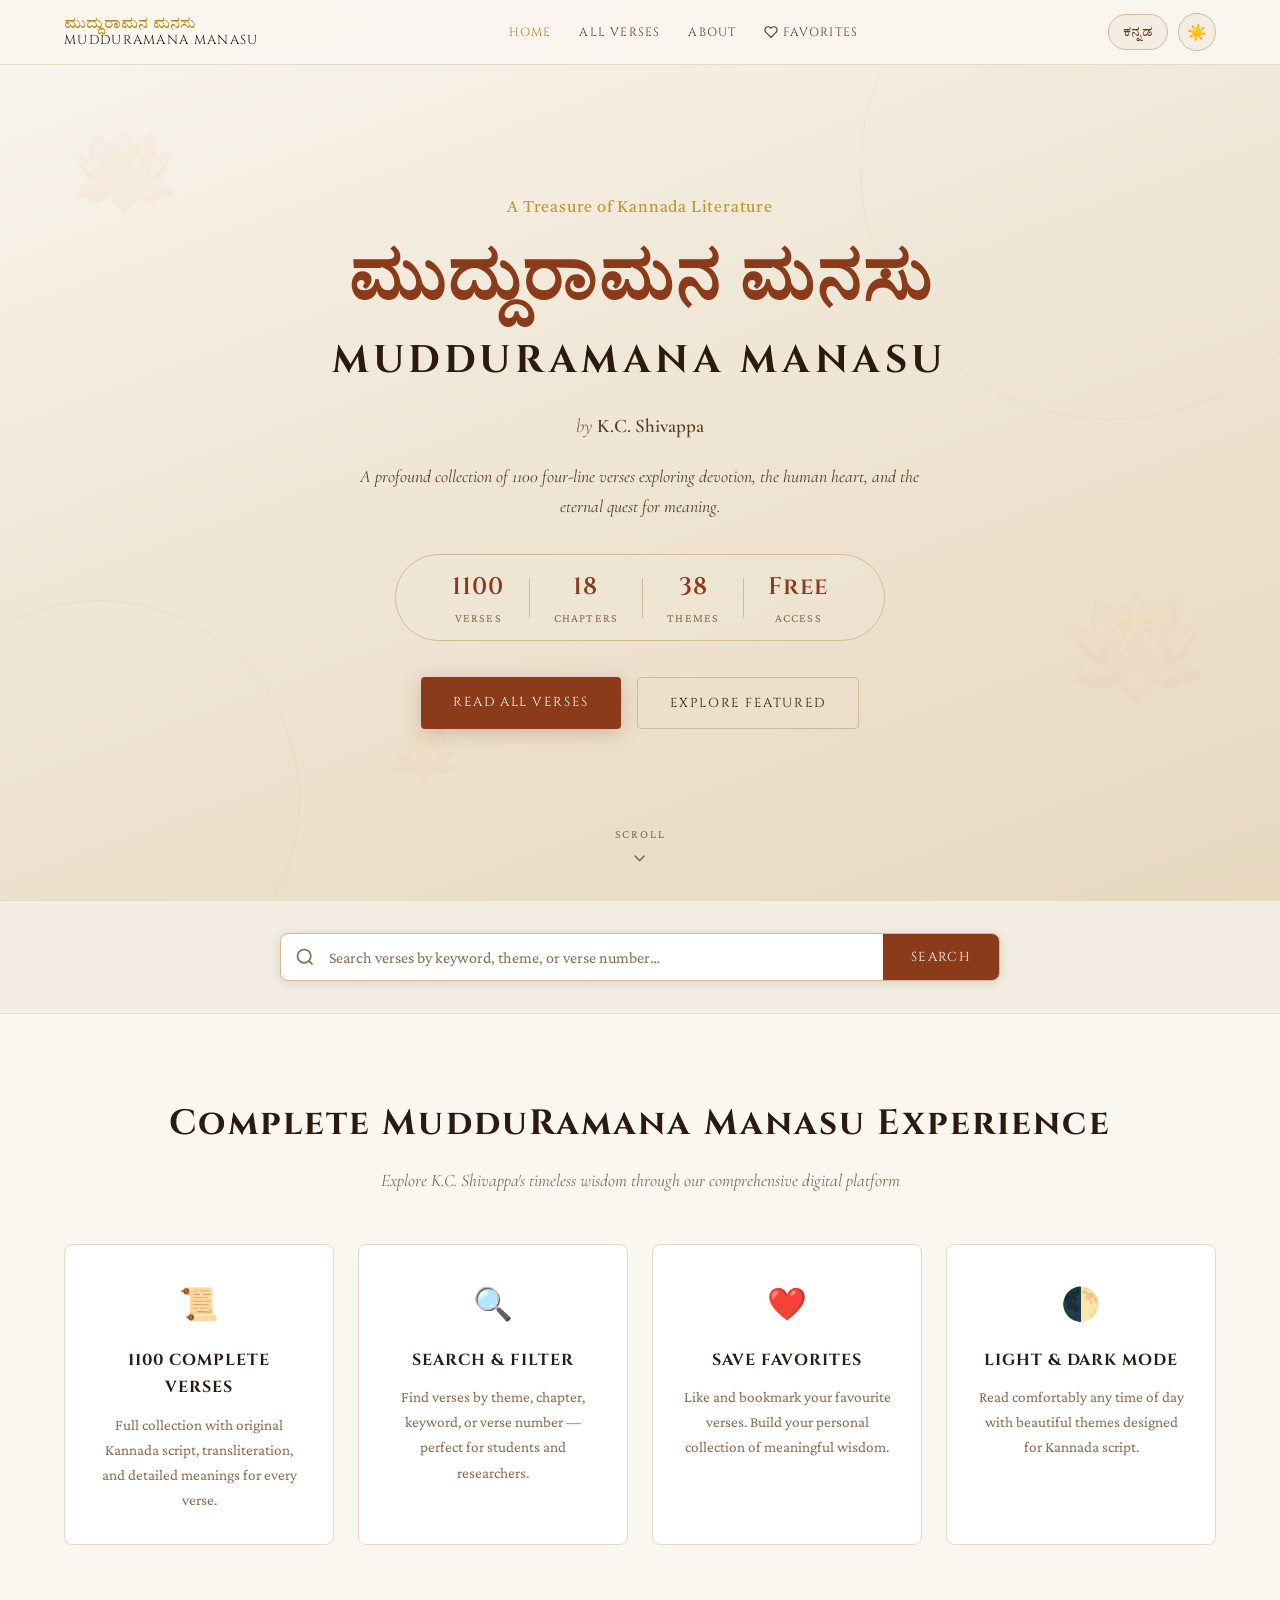
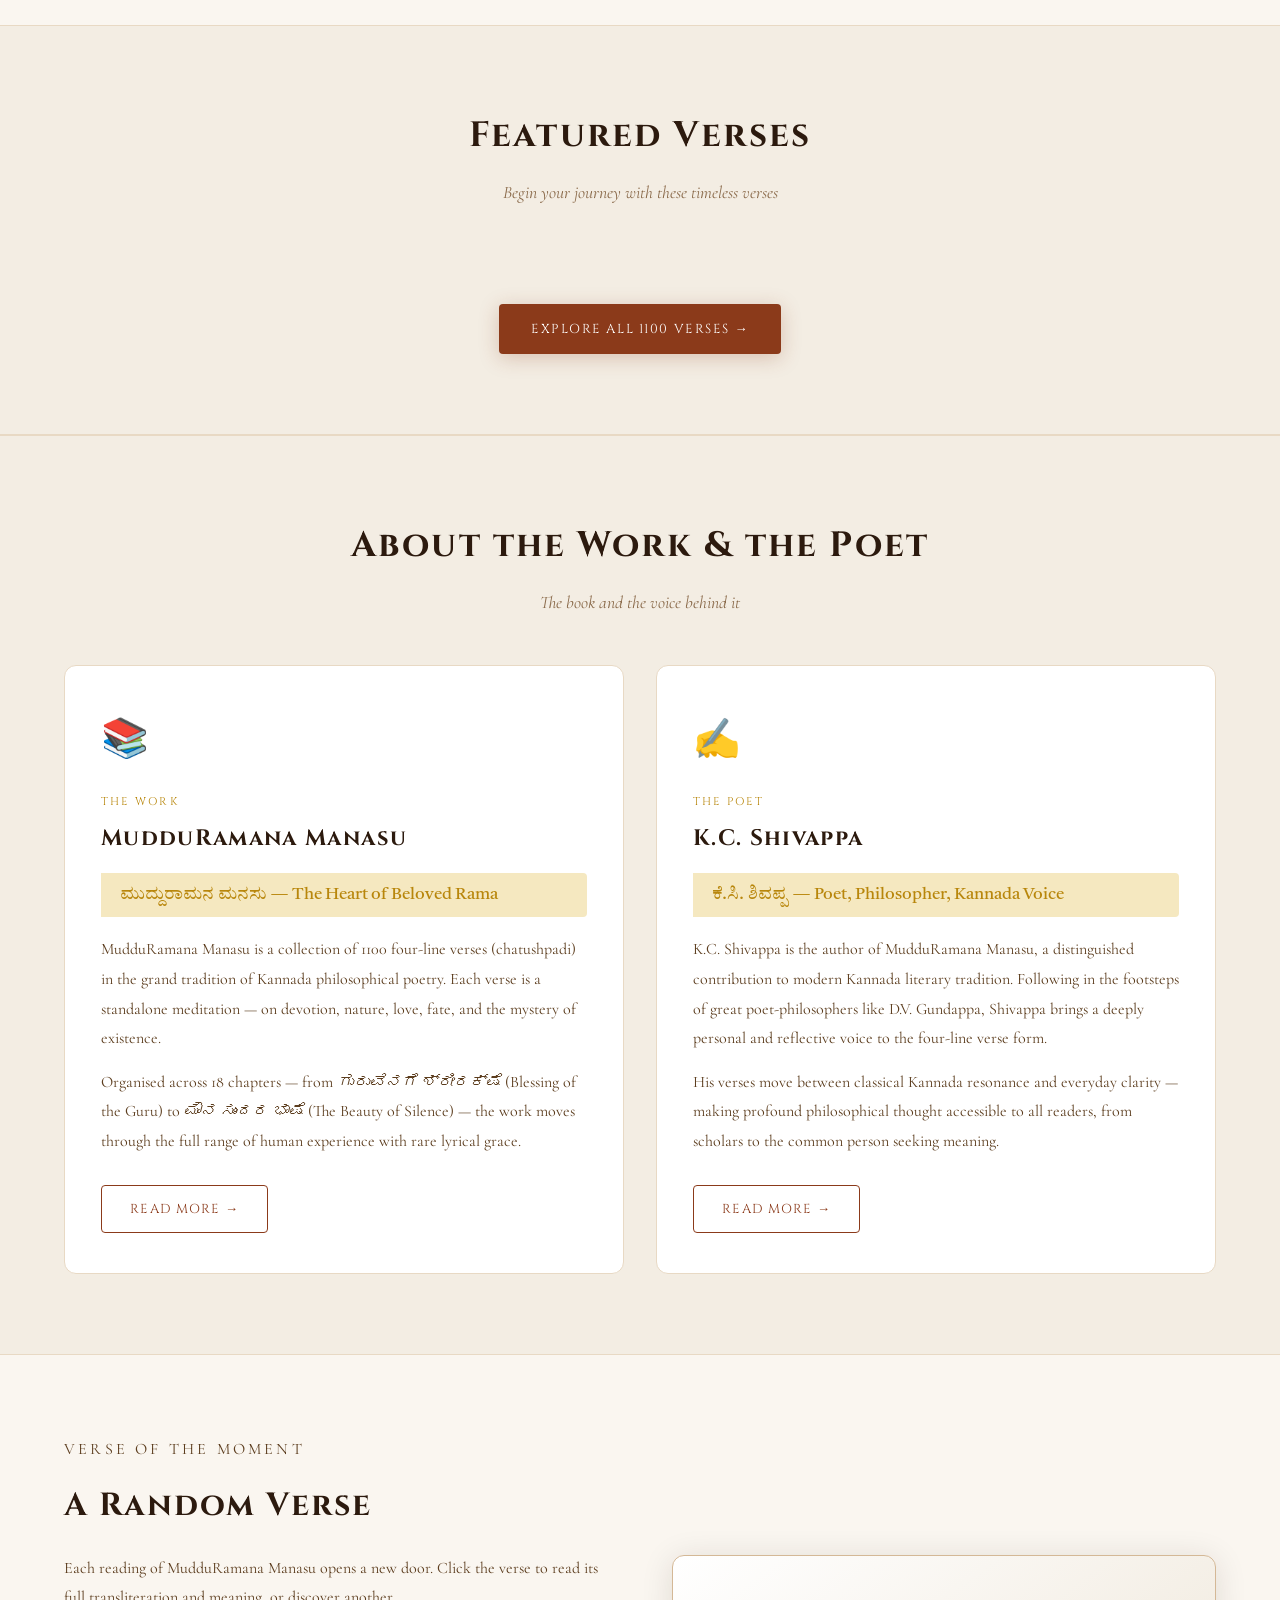
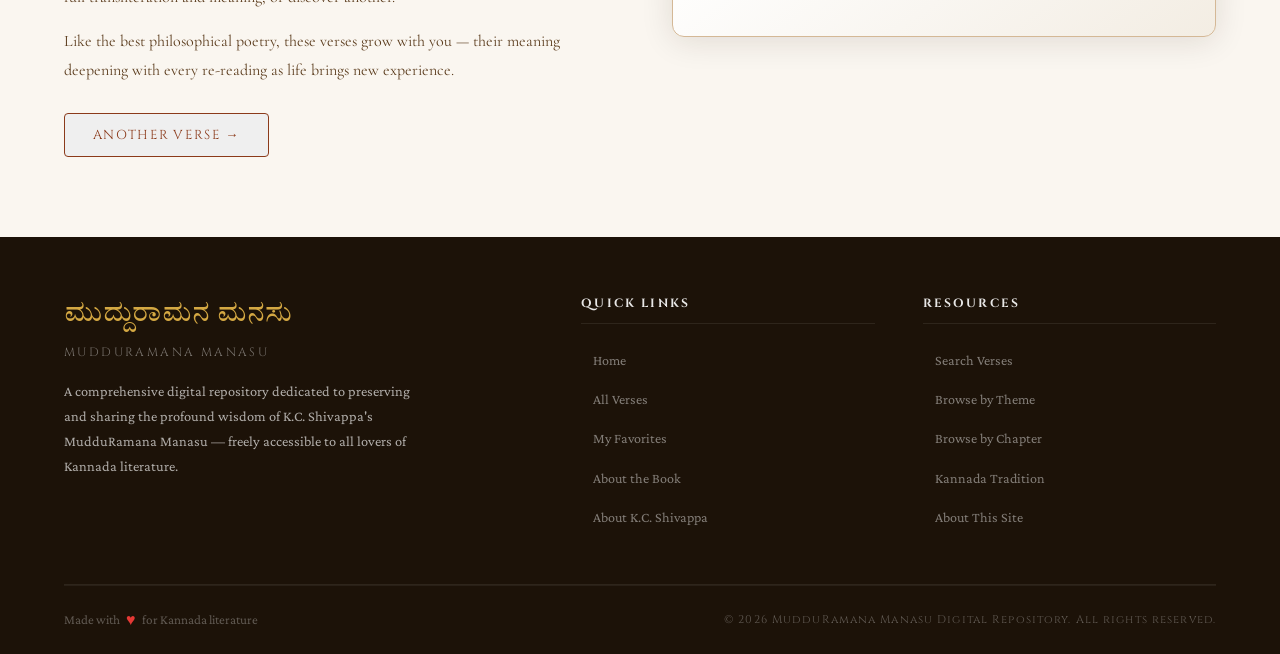
==== index.html @ 2476eab0 "Add files via upload" ====
<!DOCTYPE html>
<html lang="en" data-theme="light">
<head>
  <meta charset="UTF-8" />
  <meta name="viewport" content="width=device-width, initial-scale=1.0" />
  <title>MudduRamana Manasu - Complete 1100 Verses | K.C. Shivappa</title>
  <meta name="description" content="Discover all 1100 verses of MudduRamana Manasu by K.C. Shivappa. Free online repository of Kannada literature." />
  <link rel="preconnect" href="https://fonts.googleapis.com" />
  <link rel="preconnect" href="https://fonts.gstatic.com" crossorigin />
  <link href="https://fonts.googleapis.com/css2?family=Tiro+Kannada:ital@0;1&family=Cormorant+Garamond:ital,wght@0,300;0,400;0,600;1,300;1,400&family=Cinzel:wght@400;600;700&family=Crimson+Pro:ital,wght@0,300;0,400;1,300;1,400&display=swap" rel="stylesheet" />
  <link rel="stylesheet" href="styles.css" />
</head>
<body>

<nav class="nav" id="mainNav">
  <div class="nav-inner">
    <a href="index.html" class="nav-logo">
      <span class="nav-logo-kn">ಮುದ್ದುರಾಮನ ಮನಸು</span>
      <span class="nav-logo-en">MudduRamana Manasu</span>
    </a>
    <div class="nav-links">
      <a href="index.html" class="nav-link active">Home</a>
      <a href="verses.html" class="nav-link">All Verses</a>
      <a href="about.html" class="nav-link">About</a>
      <a href="favorites.html" class="nav-link">
        <svg width="14" height="14" viewBox="0 0 24 24" fill="none" stroke="currentColor" stroke-width="2"><path d="M20.84 4.61a5.5 5.5 0 0 0-7.78 0L12 5.67l-1.06-1.06a5.5 5.5 0 0 0-7.78 7.78l1.06 1.06L12 21.23l7.78-7.78 1.06-1.06a5.5 5.5 0 0 0 0-7.78z"></path></svg>
        Favorites
      </a>
    </div>
    <div class="nav-right">
      <button class="lang-toggle" id="langToggle" aria-label="Switch language" title="Switch to Kannada">ಕನ್ನಡ</button>
      <button class="theme-toggle" id="themeToggle" aria-label="Toggle theme">☀️</button>
      <button class="nav-burger" id="navBurger" aria-label="Menu"><span></span><span></span><span></span></button>
    </div>
  </div>
  <div class="nav-mobile" id="navMobile">
    <a href="index.html" data-i18n="nav_home">Home</a>
    <a href="verses.html" data-i18n="nav_verses">All Verses</a>
    <a href="about.html" data-i18n="nav_about">About</a>
    <a href="favorites.html" data-i18n="nav_favorites">Favorites</a>
  </div>
</nav>

<section class="hero">
  <div class="hero-bg">
    <div class="hero-lotus hero-lotus-1">🪷</div>
    <div class="hero-lotus hero-lotus-2">🪷</div>
    <div class="hero-lotus hero-lotus-3">🪷</div>
  </div>
  <div class="hero-content">
    <p class="hero-subtitle-top" data-i18n="hero_subtitle">ಕನ್ನಡ ಸಾಹಿತ್ಯದ ಅಮೂಲ್ಯ ರತ್ನ</p>
    <h1 class="hero-title">
      <span class="hero-title-kn">ಮುದ್ದುರಾಮನ ಮನಸು</span>
      <span class="hero-title-en" data-i18n="hero_title_en">MudduRamana Manasu</span>
    </h1>
    <p class="hero-author">by <strong>K.C. Shivappa</strong></p>
    <p class="hero-desc" data-i18n="hero_desc">A profound collection of 1100 four-line verses exploring devotion, the human heart, and the eternal quest for meaning.</p>
    <div class="hero-stats">
      <div class="hero-stat"><span class="hero-stat-num">1100</span><span class="hero-stat-label" data-i18n="stat_verses">Verses</span></div>
      <div class="hero-stat-divider"></div>
      <div class="hero-stat"><span class="hero-stat-num">18</span><span class="hero-stat-label" data-i18n="stat_chapters">Chapters</span></div>
      <div class="hero-stat-divider"></div>
      <div class="hero-stat"><span class="hero-stat-num">38</span><span class="hero-stat-label" data-i18n="stat_themes">Themes</span></div>
      <div class="hero-stat-divider"></div>
      <div class="hero-stat"><span class="hero-stat-num" data-i18n="stat_access">Free</span><span class="hero-stat-label" data-i18n="stat_access_lbl">Access</span></div>
    </div>
    <div class="hero-cta">
      <a href="verses.html" class="btn-primary" data-i18n="cta_read">Read All Verses</a>
      <a href="#featured" class="btn-secondary" data-i18n="cta_explore">Explore Featured</a>
    </div>
  </div>
  <div class="hero-scroll-hint">
    <span>Scroll</span>
    <svg width="20" height="20" viewBox="0 0 24 24" fill="none" stroke="currentColor" stroke-width="2"><polyline points="6 9 12 15 18 9"></polyline></svg>
  </div>
</section>

<section class="search-section">
  <div class="container">
    <div class="search-box">
      <svg class="search-icon" width="20" height="20" viewBox="0 0 24 24" fill="none" stroke="currentColor" stroke-width="2"><circle cx="11" cy="11" r="8"></circle><line x1="21" y1="21" x2="16.65" y2="16.65"></line></svg>
      <input type="text" id="heroSearch" class="search-input" data-i18n="search_placeholder" data-i18n-attr="placeholder" placeholder="Search verses by keyword, theme, or verse number..." />
      <button class="search-btn" onclick="doSearch()" data-i18n="search_btn">Search</button>
    </div>
  </div>
</section>

<section class="features-section">
  <div class="container">
    <h2 class="section-title" data-i18n="features_title">Complete MudduRamana Manasu Experience</h2>
    <p class="section-subtitle" data-i18n="features_subtitle">Explore K.C. Shivappa's timeless wisdom through our comprehensive digital platform</p>
    <div class="features-grid">
      <div class="feature-card">
        <div class="feature-icon">📜</div>
        <h3 data-i18n="feat1_title">1100 Complete Verses</h3>
        <p>Full collection with original Kannada script, transliteration, and detailed meanings for every verse.</p>
      </div>
      <div class="feature-card">
        <div class="feature-icon">🔍</div>
        <h3 data-i18n="feat2_title">Search &amp; Filter</h3>
        <p>Find verses by theme, chapter, keyword, or verse number — perfect for students and researchers.</p>
      </div>
      <div class="feature-card">
        <div class="feature-icon">❤️</div>
        <h3 data-i18n="feat3_title">Save Favorites</h3>
        <p>Like and bookmark your favourite verses. Build your personal collection of meaningful wisdom.</p>
      </div>
      <div class="feature-card">
        <div class="feature-icon">🌓</div>
        <h3 data-i18n="feat4_title">Light &amp; Dark Mode</h3>
        <p>Read comfortably any time of day with beautiful themes designed for Kannada script.</p>
      </div>
    </div>
  </div>
</section>

<section class="featured-section" id="featured">
  <div class="container">
    <h2 class="section-title" data-i18n="featured_title">Featured Verses</h2>
    <p class="section-subtitle" data-i18n="featured_subtitle">Begin your journey with these timeless verses</p>
    <div class="verses-grid" id="featuredGrid"></div>
    <div class="featured-cta">
      <a href="verses.html" class="btn-primary" data-i18n="featured_cta">Explore All 1100 Verses →</a>
    </div>
  </div>
</section>

<!-- ABOUT DUO SECTION -->
<section class="about-duo-section">
  <div class="container">
    <h2 class="section-title" data-i18n="about_duo_title">About the Work &amp; the Poet</h2>
    <p class="section-subtitle" data-i18n="about_duo_subtitle">The book and the voice behind it</p>
    <div class="about-duo-grid">
      <div class="about-duo-card">
        <div class="about-duo-card-icon">📚</div>
        <div class="about-duo-card-label">The Work</div>
        <h3>MudduRamana Manasu</h3>
        <span class="highlight-line">ಮುದ್ದುರಾಮನ ಮನಸು — The Heart of Beloved Rama</span>
        <p>MudduRamana Manasu is a collection of 1100 four-line verses (chatushpadi) in the grand tradition of Kannada philosophical poetry. Each verse is a standalone meditation — on devotion, nature, love, fate, and the mystery of existence.</p>
        <p>Organised across 18 chapters — from <em>ಗುರುವೆನಗೆ ಶ್ರೀರಕ್ಷೆ</em> (Blessing of the Guru) to <em>ಮೌನ ಸುಂದರ ಭಾಷೆ</em> (The Beauty of Silence) — the work moves through the full range of human experience with rare lyrical grace.</p>
        <a href="about.html#book" class="btn-outline">Read More →</a>
      </div>
      <div class="about-duo-card">
        <div class="about-duo-card-icon">✍️</div>
        <div class="about-duo-card-label">The Poet</div>
        <h3>K.C. Shivappa</h3>
        <span class="highlight-line">ಕೆ.ಸಿ. ಶಿವಪ್ಪ — Poet, Philosopher, Kannada Voice</span>
        <p>K.C. Shivappa is the author of MudduRamana Manasu, a distinguished contribution to modern Kannada literary tradition. Following in the footsteps of great poet-philosophers like D.V. Gundappa, Shivappa brings a deeply personal and reflective voice to the four-line verse form.</p>
        <p>His verses move between classical Kannada resonance and everyday clarity — making profound philosophical thought accessible to all readers, from scholars to the common person seeking meaning.</p>
        <a href="about.html#author" class="btn-outline">Read More →</a>
      </div>
    </div>
  </div>
</section>

<!-- RANDOM VERSE SPOTLIGHT -->
<section class="about-snippet">
  <div class="container">
    <div class="about-snippet-inner">
      <div class="about-snippet-text">
        <p class="about-label" data-i18n="rand_label">Verse of the Moment</p>
        <h2 data-i18n="rand_title">A Random Verse</h2>
        <p>Each reading of MudduRamana Manasu opens a new door. Click the verse to read its full transliteration and meaning, or discover another.</p>
        <p>Like the best philosophical poetry, these verses grow with you — their meaning deepening with every re-reading as life brings new experience.</p>
        <button class="btn-outline" onclick="renderRandomVerse()" data-i18n="rand_btn">Another Verse →</button>
      </div>
      <div class="about-snippet-verse">
        <div class="verse-card-large" id="randomVerse"></div>
      </div>
    </div>
  </div>
</section>

<!-- FOOTER -->
<footer class="footer">
  <div class="container">
    <div class="footer-top">
      <div class="footer-brand">
        <span class="footer-brand-logo">ಮುದ್ದುರಾಮನ ಮನಸು</span>
        <span class="footer-brand-logo-en">MudduRamana Manasu</span>
        <p data-i18n="footer_brand_desc">A comprehensive digital repository dedicated to preserving and sharing the profound wisdom of K.C. Shivappa's MudduRamana Manasu — freely accessible to all lovers of Kannada literature.</p>
      </div>
      <div class="footer-col">
        <h4 data-i18n="footer_quick_links">Quick Links</h4>
        <a href="index.html" data-i18n="footer_link_home">Home</a>
        <a href="verses.html" data-i18n="footer_link_verses">All Verses</a>
        <a href="favorites.html" data-i18n="footer_link_favs">My Favorites</a>
        <a href="about.html" data-i18n="footer_link_book">About the Book</a>
        <a href="about.html#author" data-i18n="footer_link_author">About K.C. Shivappa</a>
      </div>
      <div class="footer-col">
        <h4 data-i18n="footer_resources">Resources</h4>
        <a href="verses.html" data-i18n="footer_res_search">Search Verses</a>
        <a href="verses.html" data-i18n="footer_res_theme">Browse by Theme</a>
        <a href="verses.html" data-i18n="footer_res_chapter">Browse by Chapter</a>
        <a href="about.html#tradition" data-i18n="footer_res_trad">Kannada Tradition</a>
        <a href="about.html#repository" data-i18n="footer_res_site">About This Site</a>
      </div>
    </div>
    <hr class="footer-divider" />
    <div class="footer-bottom">
      <div class="footer-bottom-left">
        <span data-i18n="footer_made_with">Made with</span> <span class="footer-heart">♥</span> <span data-i18n="footer_for">for Kannada literature</span>
      </div>
      <div class="footer-bottom-right" data-i18n="footer_copy">© 2026 MudduRamana Manasu Digital Repository. All rights reserved.</div>
    </div>
  </div>
</footer>

<div class="modal-overlay" id="modalOverlay" onclick="closeModal(event)">
  <div class="modal" id="verseModal">
    <button class="modal-close" onclick="closeModalDirect()">&times;</button>
    <div class="modal-content" id="modalContent"></div>
    <div class="modal-nav">
      <button class="modal-nav-btn" id="prevBtn" onclick="navigateModal(-1)">← Previous</button>
      <button class="modal-nav-btn" id="nextBtn" onclick="navigateModal(1)">Next →</button>
    </div>
  </div>
</div>

<script src="data.js"></script>
<script src="i18n.js"></script>
  <script src="app.js"></script>
</body>
</html>
---- styles.css ----
/* ===========================
   MudduRamana Manasu — Styles
   Warm manuscript + dark mode
   =========================== */

/* ---- LIGHT THEME (default) ---- */
:root {
  --bg: #faf6f0;
  --bg-alt: #f3ede3;
  --bg-card: #ffffff;
  --bg-dark: #1c1208;
  --ink: #2c1a0e;
  --ink-light: #5c3d1e;
  --ink-muted: #8a6a4a;
  --gold: #b8860b;
  --gold-light: #d4a843;
  --gold-pale: #f5e8c0;
  --rust: #8b3a1a;
  --rust-light: #c05a2a;
  --border: #d4b896;
  --border-light: #e8d9c4;
  --shadow: rgba(44, 26, 14, 0.12);
  --shadow-deep: rgba(44, 26, 14, 0.25);
  --nav-bg: rgba(250, 246, 240, 0.93);
  --hero-grad-a: #faf6f0;
  --hero-grad-b: #f0e8d8;
  --hero-grad-c: #e8d8c0;
  --search-bg: #ffffff;
  --filter-bg: #f3ede3;
  --modal-bg: #faf6f0;
  --footer-bg: #1c1208;
  --footer-text: rgba(255,255,255,0.65);
  --footer-muted: rgba(255,255,255,0.3);
  --footer-heading: rgba(255,255,255,0.9);
  --footer-link: rgba(255,255,255,0.45);
  --theme-toggle-bg: var(--bg-alt);
  --theme-toggle-icon: '☀️';

  --font-display: 'Cinzel', serif;
  --font-body: 'Crimson Pro', Georgia, serif;
  --font-kannada: 'Tiro Kannada', serif;
  --font-serif: 'Cormorant Garamond', Georgia, serif;
}

/* ---- DARK THEME ---- */
[data-theme="dark"] {
  --bg: #0f0c07;
  --bg-alt: #1a1408;
  --bg-card: #1f1810;
  --bg-dark: #060402;
  --ink: #eddcbc;
  --ink-light: #c9aa7a;
  --ink-muted: #8a7254;
  --gold: #d4a843;
  --gold-light: #e8c26a;
  --gold-pale: rgba(184,134,11,0.15);
  --rust: #c05a2a;
  --rust-light: #e07040;
  --border: #3a2c18;
  --border-light: #2a2010;
  --shadow: rgba(0,0,0,0.4);
  --shadow-deep: rgba(0,0,0,0.6);
  --nav-bg: rgba(15, 12, 7, 0.95);
  --hero-grad-a: #0f0c07;
  --hero-grad-b: #1a1408;
  --hero-grad-c: #201808;
  --search-bg: #1f1810;
  --filter-bg: #1a1408;
  --modal-bg: #1a1408;
  --footer-bg: #060402;
  --footer-text: rgba(255,255,255,0.55);
  --footer-muted: rgba(255,255,255,0.2);
  --footer-heading: rgba(255,255,255,0.85);
  --footer-link: rgba(255,255,255,0.35);
  --theme-toggle-bg: #2a2010;
  --theme-toggle-icon: '🌙';
}

*, *::before, *::after { box-sizing: border-box; margin: 0; padding: 0; }
html { scroll-behavior: smooth; }

body {
  font-family: var(--font-body);
  background: var(--bg);
  color: var(--ink);
  font-size: 18px;
  line-height: 1.7;
  transition: background 0.3s, color 0.3s;
}

a { color: inherit; text-decoration: none; }
img { max-width: 100%; display: block; }

.container {
  max-width: 1200px;
  margin: 0 auto;
  padding: 0 24px;
}

/* ---- NAV ---- */
.nav {
  position: fixed;
  top: 0; left: 0; right: 0;
  z-index: 100;
  background: var(--nav-bg);
  backdrop-filter: blur(16px);
  -webkit-backdrop-filter: blur(16px);
  border-bottom: 1px solid var(--border-light);
  transition: box-shadow 0.3s, background 0.3s;
}
.nav.scrolled { box-shadow: 0 2px 20px var(--shadow); }

.nav-inner {
  max-width: 1200px;
  margin: 0 auto;
  padding: 0 24px;
  height: 64px;
  display: flex;
  align-items: center;
  justify-content: space-between;
  gap: 16px;
}
.nav-logo {
  display: flex;
  flex-direction: column;
  line-height: 1.1;
  flex-shrink: 0;
}
.nav-logo-kn {
  font-family: var(--font-kannada);
  font-size: 15px;
  color: var(--gold);
  letter-spacing: 0.02em;
}
.nav-logo-en {
  font-family: var(--font-display);
  font-size: 13px;
  letter-spacing: 0.1em;
  color: var(--ink);
  text-transform: uppercase;
}
.nav-links {
  display: flex;
  align-items: center;
  gap: 28px;
}
.nav-link {
  font-family: var(--font-display);
  font-size: 12px;
  letter-spacing: 0.1em;
  text-transform: uppercase;
  color: var(--ink-light);
  display: flex;
  align-items: center;
  gap: 5px;
  transition: color 0.2s;
  white-space: nowrap;
}
.nav-link:hover, .nav-link.active { color: var(--gold); }

/* Theme toggle button */
.theme-toggle {
  width: 38px; height: 38px;
  display: flex;
  align-items: center;
  justify-content: center;
  border-radius: 50%;
  border: 1px solid var(--border);
  background: var(--theme-toggle-bg);
  cursor: pointer;
  font-size: 16px;
  transition: background 0.2s, border-color 0.2s, transform 0.2s;
  flex-shrink: 0;
}
.theme-toggle:hover {
  border-color: var(--gold);
  transform: rotate(20deg);
}

.nav-right {
  display: flex;
  align-items: center;
  gap: 16px;
}

.nav-burger {
  display: none;
  flex-direction: column;
  gap: 5px;
  background: none;
  border: none;
  cursor: pointer;
  padding: 4px;
}
.nav-burger span {
  display: block;
  width: 24px; height: 2px;
  background: var(--ink);
  border-radius: 2px;
  transition: 0.3s;
}
.nav-mobile {
  display: none;
  flex-direction: column;
  padding: 12px 24px 20px;
  border-top: 1px solid var(--border-light);
  background: var(--nav-bg);
  gap: 2px;
}
.nav-mobile a {
  padding: 10px 0;
  font-family: var(--font-display);
  font-size: 13px;
  letter-spacing: 0.08em;
  text-transform: uppercase;
  color: var(--ink-light);
  border-bottom: 1px solid var(--border-light);
}
.nav-mobile.open { display: flex; }

/* ---- HERO ---- */
.hero {
  min-height: 100vh;
  padding-top: 64px;
  display: flex;
  align-items: center;
  justify-content: center;
  position: relative;
  background: linear-gradient(160deg, var(--hero-grad-a) 0%, var(--hero-grad-b) 40%, var(--hero-grad-c) 100%);
  overflow: hidden;
}
.hero-bg { position: absolute; inset: 0; pointer-events: none; }
.hero-lotus {
  position: absolute;
  font-size: 6rem;
  opacity: 0.06;
  animation: floatLotus 8s ease-in-out infinite;
}
.hero-lotus-1 { top: 10%; left: 5%; animation-delay: 0s; }
.hero-lotus-2 { top: 60%; right: 5%; animation-delay: 2.5s; font-size: 8rem; }
.hero-lotus-3 { bottom: 10%; left: 30%; animation-delay: 5s; font-size: 4rem; }
@keyframes floatLotus {
  0%, 100% { transform: translateY(0) rotate(0deg); }
  50% { transform: translateY(-20px) rotate(5deg); }
}
.hero::before, .hero::after {
  content: '';
  position: absolute;
  border: 1px solid var(--gold);
  opacity: 0.07;
  border-radius: 50%;
}
.hero::before { top: -80px; right: -80px; width: 500px; height: 500px; }
.hero::after { bottom: -100px; left: -100px; width: 400px; height: 400px; }

.hero-content {
  position: relative;
  text-align: center;
  max-width: 800px;
  padding: 80px 24px 120px;
  animation: fadeUp 1s ease both;
}
@keyframes fadeUp {
  from { opacity: 0; transform: translateY(30px); }
  to { opacity: 1; transform: translateY(0); }
}

.hero-subtitle-top {
  font-family: var(--font-kannada);
  font-size: 16px;
  color: var(--gold);
  letter-spacing: 0.05em;
  margin-bottom: 20px;
  opacity: 0.85;
}
.hero-title { display: flex; flex-direction: column; gap: 6px; margin-bottom: 16px; }
.hero-title-kn {
  font-family: var(--font-kannada);
  font-size: clamp(2.4rem, 6vw, 4.2rem);
  color: var(--rust);
  line-height: 1.2;
}
.hero-title-en {
  font-family: var(--font-display);
  font-size: clamp(1.4rem, 3.5vw, 2.4rem);
  letter-spacing: 0.12em;
  color: var(--ink);
  text-transform: uppercase;
}
.hero-author {
  font-family: var(--font-serif);
  font-size: 1.2rem;
  font-style: italic;
  color: var(--ink-muted);
  margin-bottom: 20px;
}
.hero-author strong { font-style: normal; color: var(--ink-light); font-weight: 600; }
.hero-desc {
  font-size: 1.1rem;
  color: var(--ink-light);
  max-width: 580px;
  margin: 0 auto 32px;
  font-family: var(--font-serif);
  font-style: italic;
}
.hero-stats {
  display: flex;
  align-items: center;
  justify-content: center;
  margin-bottom: 36px;
  background: rgba(255,255,255,0.08);
  border: 1px solid var(--border);
  border-radius: 60px;
  padding: 12px 32px;
  width: fit-content;
  margin-left: auto;
  margin-right: auto;
  backdrop-filter: blur(4px);
}
.hero-stat { display: flex; flex-direction: column; align-items: center; padding: 0 24px; }
.hero-stat-num {
  font-family: var(--font-display);
  font-size: 1.5rem;
  color: var(--rust);
  font-weight: 600;
  letter-spacing: 0.05em;
}
.hero-stat-label {
  font-size: 0.75rem;
  text-transform: uppercase;
  letter-spacing: 0.1em;
  color: var(--ink-muted);
}
.hero-stat-divider { width: 1px; height: 40px; background: var(--border); }
.hero-cta { display: flex; gap: 16px; justify-content: center; flex-wrap: wrap; }
.hero-scroll-hint {
  position: absolute;
  bottom: 32px; left: 50%;
  transform: translateX(-50%);
  display: flex;
  flex-direction: column;
  align-items: center;
  gap: 4px;
  color: var(--ink-muted);
  font-size: 0.75rem;
  letter-spacing: 0.15em;
  text-transform: uppercase;
  animation: bounceDown 2s ease-in-out infinite;
}
@keyframes bounceDown {
  0%, 100% { transform: translateX(-50%) translateY(0); }
  50% { transform: translateX(-50%) translateY(8px); }
}

/* ---- BUTTONS ---- */
.btn-primary {
  display: inline-block;
  background: var(--rust);
  color: #fff;
  font-family: var(--font-display);
  font-size: 13px;
  letter-spacing: 0.12em;
  text-transform: uppercase;
  padding: 14px 32px;
  border-radius: 4px;
  transition: background 0.2s, transform 0.2s, box-shadow 0.2s;
  box-shadow: 0 4px 20px rgba(139,58,26,0.25);
  border: none; cursor: pointer;
}
.btn-primary:hover {
  background: var(--rust-light);
  transform: translateY(-2px);
  box-shadow: 0 8px 30px rgba(139,58,26,0.3);
}
.btn-secondary {
  display: inline-block;
  background: transparent;
  color: var(--ink);
  font-family: var(--font-display);
  font-size: 13px;
  letter-spacing: 0.12em;
  text-transform: uppercase;
  padding: 14px 32px;
  border-radius: 4px;
  border: 1.5px solid var(--border);
  transition: border-color 0.2s, color 0.2s, transform 0.2s;
  cursor: pointer;
}
.btn-secondary:hover { border-color: var(--gold); color: var(--gold); transform: translateY(-2px); }
.btn-outline {
  display: inline-block;
  border: 1.5px solid var(--rust);
  color: var(--rust);
  font-family: var(--font-display);
  font-size: 13px;
  letter-spacing: 0.1em;
  text-transform: uppercase;
  padding: 12px 28px;
  border-radius: 4px;
  transition: background 0.2s, color 0.2s;
}
.btn-outline:hover { background: var(--rust); color: #fff; }
.btn-small {
  display: inline-block;
  background: var(--rust);
  color: #fff;
  font-family: var(--font-display);
  font-size: 11px;
  letter-spacing: 0.1em;
  text-transform: uppercase;
  padding: 8px 16px;
  border-radius: 4px;
  border: none;
  cursor: pointer;
  transition: background 0.2s;
}
.btn-small:hover { background: var(--rust-light); }
.btn-clear {
  background: transparent;
  color: var(--ink-muted);
  border: 1px solid var(--border);
}
.btn-clear:hover { background: var(--bg-alt); color: var(--ink); }

/* ---- SEARCH SECTION ---- */
.search-section {
  padding: 32px 0;
  background: var(--bg-alt);
  border-top: 1px solid var(--border-light);
  border-bottom: 1px solid var(--border-light);
}
.search-box {
  display: flex;
  align-items: center;
  max-width: 720px;
  margin: 0 auto;
  background: var(--search-bg);
  border: 1.5px solid var(--border);
  border-radius: 8px;
  overflow: hidden;
  box-shadow: 0 2px 12px var(--shadow);
  transition: border-color 0.2s, box-shadow 0.2s;
}
.search-box:focus-within { border-color: var(--gold); box-shadow: 0 4px 24px var(--shadow); }
.search-icon { margin: 0 14px; color: var(--ink-muted); flex-shrink: 0; }
.search-input {
  flex: 1;
  border: none;
  outline: none;
  font-family: var(--font-body);
  font-size: 16px;
  color: var(--ink);
  background: transparent;
  padding: 14px 0;
}
.search-input::placeholder { color: var(--ink-muted); }
.search-btn {
  background: var(--rust);
  color: #fff;
  border: none;
  padding: 14px 28px;
  font-family: var(--font-display);
  font-size: 13px;
  letter-spacing: 0.1em;
  text-transform: uppercase;
  cursor: pointer;
  transition: background 0.2s;
}
.search-btn:hover { background: var(--rust-light); }

/* ---- SECTION HEADERS ---- */
.section-title {
  font-family: var(--font-display);
  font-size: clamp(1.6rem, 3vw, 2.2rem);
  text-align: center;
  letter-spacing: 0.06em;
  color: var(--ink);
  margin-bottom: 12px;
}
.section-subtitle {
  text-align: center;
  color: var(--ink-muted);
  font-family: var(--font-serif);
  font-style: italic;
  font-size: 1.1rem;
  margin-bottom: 48px;
}

/* ---- FEATURES ---- */
.features-section { padding: 80px 0; background: var(--bg); }
.features-grid { display: grid; grid-template-columns: repeat(auto-fit, minmax(240px,1fr)); gap: 24px; }
.feature-card {
  background: var(--bg-card);
  border: 1px solid var(--border-light);
  border-radius: 8px;
  padding: 32px 28px;
  text-align: center;
  transition: transform 0.2s, box-shadow 0.2s;
}
.feature-card:hover { transform: translateY(-4px); box-shadow: 0 8px 32px var(--shadow); }
.feature-icon { font-size: 2rem; margin-bottom: 16px; }
.feature-card h3 {
  font-family: var(--font-display);
  font-size: 1rem;
  letter-spacing: 0.06em;
  color: var(--ink);
  margin-bottom: 10px;
  text-transform: uppercase;
}
.feature-card p { color: var(--ink-muted); font-size: 0.95rem; line-height: 1.65; }

/* ---- VERSE CARD ---- */
.verses-grid { display: grid; grid-template-columns: repeat(auto-fill, minmax(340px,1fr)); gap: 28px; margin-bottom: 48px; }
.verse-card {
  background: var(--bg-card);
  border: 1px solid var(--border-light);
  border-radius: 8px;
  padding: 28px;
  cursor: pointer;
  transition: transform 0.2s, box-shadow 0.2s, border-color 0.2s;
}
.verse-card:hover { transform: translateY(-4px); box-shadow: 0 8px 32px var(--shadow); border-color: var(--border); }
.verse-card-header {
  display: flex;
  align-items: center;
  justify-content: space-between;
  margin-bottom: 10px;
}
.verse-number {
  font-family: var(--font-display);
  font-size: 0.8rem;
  letter-spacing: 0.12em;
  color: var(--gold);
  text-transform: uppercase;
}
.verse-chapter {
  font-family: var(--font-kannada);
  font-size: 0.78rem;
  color: var(--ink-muted);
  margin-bottom: 12px;
  opacity: 0.8;
}
.verse-tags { display: flex; gap: 6px; flex-wrap: wrap; }
.verse-tag {
  font-size: 0.7rem;
  padding: 3px 10px;
  border-radius: 20px;
  border: 1px solid var(--border);
  color: var(--ink-muted);
  font-family: var(--font-display);
  letter-spacing: 0.06em;
  text-transform: uppercase;
  background: var(--bg-alt);
}
.verse-kannada {
  font-family: var(--font-kannada);
  font-size: 1.05rem;
  line-height: 2;
  color: var(--ink);
  margin-bottom: 14px;
  border-left: 3px solid var(--gold-pale);
  padding-left: 14px;
}
.verse-meaning-preview {
  font-family: var(--font-serif);
  font-style: italic;
  color: var(--ink-muted);
  font-size: 0.95rem;
  line-height: 1.6;
  display: -webkit-box;
  -webkit-line-clamp: 2;
  -webkit-box-orient: vertical;
  overflow: hidden;
}
.verse-card-footer {
  display: flex;
  align-items: center;
  justify-content: space-between;
  margin-top: 18px;
  padding-top: 14px;
  border-top: 1px solid var(--border-light);
}
.verse-like-btn {
  background: none;
  border: none;
  cursor: pointer;
  display: flex;
  align-items: center;
  gap: 6px;
  color: var(--ink-muted);
  font-size: 0.85rem;
  font-family: var(--font-body);
  transition: color 0.2s;
  padding: 4px 0;
}
.verse-like-btn:hover, .verse-like-btn.liked { color: #e53935; }
.verse-like-btn.liked svg { fill: #e53935; }
.verse-like-btn svg { transition: fill 0.2s; }
.verse-read-link {
  font-family: var(--font-display);
  font-size: 0.75rem;
  letter-spacing: 0.1em;
  text-transform: uppercase;
  color: var(--rust);
  transition: color 0.2s;
}
.verse-read-link:hover { color: var(--rust-light); }

/* ---- FEATURED SECTION ---- */
.featured-section {
  padding: 80px 0;
  background: var(--bg-alt);
  border-top: 1px solid var(--border-light);
  border-bottom: 1px solid var(--border-light);
}
.featured-cta { text-align: center; margin-top: 48px; }

/* ---- ABOUT SNIPPET (homepage) ---- */
.about-snippet { padding: 80px 0; background: var(--bg); }
.about-snippet-inner {
  display: grid;
  grid-template-columns: 1fr 1fr;
  gap: 64px;
  align-items: center;
}
.about-label {
  font-family: var(--font-display);
  font-size: 0.75rem;
  letter-spacing: 0.2em;
  text-transform: uppercase;
  color: var(--gold);
  margin-bottom: 12px;
}
.about-snippet-text h2 {
  font-family: var(--font-display);
  font-size: 2rem;
  letter-spacing: 0.06em;
  color: var(--ink);
  margin-bottom: 20px;
}
.about-snippet-text p {
  color: var(--ink-light);
  font-size: 1rem;
  line-height: 1.8;
  margin-bottom: 16px;
  font-family: var(--font-serif);
}
.about-snippet-text p em { color: var(--rust); }
.about-snippet-text .btn-outline { margin-top: 12px; }

.verse-card-large {
  background: linear-gradient(145deg, var(--bg-card) 0%, var(--bg-alt) 100%);
  border: 1px solid var(--border);
  border-radius: 12px;
  padding: 40px 36px;
  box-shadow: 0 4px 32px var(--shadow);
}
.verse-card-large .verse-number {
  font-family: var(--font-display);
  font-size: 0.8rem;
  letter-spacing: 0.15em;
  color: var(--gold);
  text-transform: uppercase;
  margin-bottom: 20px;
  display: block;
}
.verse-card-large .verse-kannada {
  font-family: var(--font-kannada);
  font-size: 1.1rem;
  line-height: 2.2;
  color: var(--ink);
  margin-bottom: 20px;
  border-left: 3px solid var(--gold);
  padding-left: 16px;
}
.verse-card-large .verse-translit {
  font-family: var(--font-serif);
  font-style: italic;
  font-size: 0.92rem;
  color: var(--ink-muted);
  margin-bottom: 18px;
  line-height: 1.8;
  padding-left: 19px;
  border-left: 3px solid var(--border-light);
}
.verse-card-large .verse-meaning {
  font-family: var(--font-serif);
  font-size: 1rem;
  line-height: 1.8;
  color: var(--ink-light);
  border-top: 1px solid var(--border-light);
  padding-top: 18px;
  margin-top: 6px;
}

/* ---- ABOUT CARDS (homepage dual section) ---- */
.about-duo-section {
  padding: 80px 0;
  background: var(--bg-alt);
  border-top: 1px solid var(--border-light);
  border-bottom: 1px solid var(--border-light);
}
.about-duo-grid {
  display: grid;
  grid-template-columns: 1fr 1fr;
  gap: 32px;
}
.about-duo-card {
  background: var(--bg-card);
  border: 1px solid var(--border-light);
  border-radius: 12px;
  padding: 40px 36px;
  transition: box-shadow 0.2s;
}
.about-duo-card:hover { box-shadow: 0 8px 40px var(--shadow); }
.about-duo-card-icon {
  font-size: 2.4rem;
  margin-bottom: 20px;
}
.about-duo-card-label {
  font-family: var(--font-display);
  font-size: 0.7rem;
  letter-spacing: 0.2em;
  text-transform: uppercase;
  color: var(--gold);
  margin-bottom: 8px;
}
.about-duo-card h3 {
  font-family: var(--font-display);
  font-size: 1.4rem;
  letter-spacing: 0.06em;
  color: var(--ink);
  margin-bottom: 16px;
}
.about-duo-card p {
  font-family: var(--font-serif);
  font-size: 1rem;
  color: var(--ink-light);
  line-height: 1.85;
  margin-bottom: 14px;
}
.about-duo-card p:last-of-type { margin-bottom: 24px; }
.about-duo-card .btn-outline { margin-top: 4px; }
.about-duo-card .highlight-line {
  font-family: var(--font-kannada);
  font-size: 1.05rem;
  color: var(--gold);
  border-left: 3px solid var(--gold-pale);
  padding: 8px 16px;
  margin-bottom: 18px;
  display: block;
  border-radius: 0 4px 4px 0;
  background: var(--gold-pale);
}

/* ---- PAGE HEADER ---- */
.page-header {
  padding: 120px 0 48px;
  background: linear-gradient(160deg, var(--bg) 0%, var(--bg-alt) 100%);
  border-bottom: 1px solid var(--border-light);
  text-align: center;
}
.page-header-title {
  font-family: var(--font-display);
  font-size: clamp(2rem,4vw,3rem);
  letter-spacing: 0.1em;
  text-transform: uppercase;
  color: var(--ink);
  margin-bottom: 10px;
}
.page-header-sub {
  font-family: var(--font-serif);
  font-style: italic;
  color: var(--ink-muted);
  font-size: 1.1rem;
}

/* ---- VERSES PAGE ---- */
.verses-page-section { padding: 48px 0 80px; }
.filters-bar {
  display: flex;
  flex-wrap: wrap;
  align-items: center;
  gap: 16px;
  padding: 20px 24px;
  background: var(--bg-card);
  border: 1px solid var(--border-light);
  border-radius: 8px;
  margin-bottom: 28px;
  box-shadow: 0 2px 8px var(--shadow);
}
.filter-search-wrap {
  flex: 1;
  min-width: 200px;
  display: flex;
  align-items: center;
  background: var(--filter-bg);
  border: 1px solid var(--border);
  border-radius: 6px;
  padding: 0 12px;
}
.filter-search {
  flex: 1;
  border: none;
  outline: none;
  background: transparent;
  font-family: var(--font-body);
  font-size: 15px;
  color: var(--ink);
  padding: 10px 0;
}
.filter-group {
  display: flex;
  align-items: center;
  gap: 8px;
  font-family: var(--font-display);
  font-size: 12px;
  letter-spacing: 0.08em;
  text-transform: uppercase;
  color: var(--ink-muted);
}
.filter-select, .filter-number {
  border: 1px solid var(--border);
  border-radius: 4px;
  padding: 8px 12px;
  font-family: var(--font-body);
  font-size: 14px;
  background: var(--filter-bg);
  color: var(--ink);
  outline: none;
  cursor: pointer;
}
.filter-number { width: 90px; }
.results-info {
  font-family: var(--font-display);
  font-size: 12px;
  letter-spacing: 0.08em;
  text-transform: uppercase;
  color: var(--ink-muted);
  margin-bottom: 24px;
}
.verses-list { display: grid; grid-template-columns: repeat(auto-fill, minmax(320px,1fr)); gap: 24px; }

/* ---- PAGINATION ---- */
.pagination { display: flex; justify-content: center; flex-wrap: wrap; gap: 8px; margin-top: 48px; }
.page-btn {
  width: 40px; height: 40px;
  display: flex;
  align-items: center;
  justify-content: center;
  border: 1px solid var(--border);
  border-radius: 4px;
  font-family: var(--font-display);
  font-size: 13px;
  color: var(--ink-light);
  background: var(--bg-card);
  cursor: pointer;
  transition: background 0.2s, color 0.2s, border-color 0.2s;
}
.page-btn:hover { background: var(--bg-alt); }
.page-btn.active { background: var(--rust); color: #fff; border-color: var(--rust); }
.page-btn.ellipsis { cursor: default; border: none; background: transparent; }
.page-btn.nav-page { width: auto; padding: 0 16px; }

/* ---- MODAL ---- */
.modal-overlay {
  display: none;
  position: fixed;
  inset: 0;
  background: rgba(0,0,0,0.6);
  backdrop-filter: blur(6px);
  z-index: 200;
  align-items: center;
  justify-content: center;
  padding: 24px;
}
.modal-overlay.open { display: flex; }
.modal {
  background: var(--modal-bg);
  border: 1px solid var(--border);
  border-radius: 12px;
  max-width: 680px;
  width: 100%;
  max-height: 90vh;
  overflow-y: auto;
  position: relative;
  box-shadow: 0 24px 80px rgba(0,0,0,0.4);
  animation: modalIn 0.3s ease;
}
@keyframes modalIn {
  from { opacity: 0; transform: scale(0.95) translateY(10px); }
  to { opacity: 1; transform: scale(1) translateY(0); }
}
.modal-close {
  position: sticky;
  top: 0; float: right;
  background: var(--bg-alt);
  border: 1px solid var(--border);
  border-radius: 50%;
  width: 36px; height: 36px;
  font-size: 20px;
  cursor: pointer;
  display: flex;
  align-items: center;
  justify-content: center;
  margin: 16px 16px 0;
  color: var(--ink-light);
  transition: background 0.2s;
  z-index: 2;
}
.modal-close:hover { background: var(--border-light); }
.modal-content { padding: 24px 40px 32px; }
.modal-verse-number {
  font-family: var(--font-display);
  font-size: 0.8rem;
  letter-spacing: 0.2em;
  text-transform: uppercase;
  color: var(--gold);
  margin-bottom: 24px;
  display: flex;
  align-items: center;
  gap: 8px;
  flex-wrap: wrap;
}
.modal-kannada {
  font-family: var(--font-kannada);
  font-size: 1.2rem;
  line-height: 2.2;
  color: var(--ink);
  border-left: 4px solid var(--gold);
  padding-left: 20px;
  margin-bottom: 24px;
}
.modal-section-label {
  font-family: var(--font-display);
  font-size: 0.7rem;
  letter-spacing: 0.2em;
  text-transform: uppercase;
  color: var(--ink-muted);
  margin-bottom: 8px;
}
.modal-translit {
  font-family: var(--font-serif);
  font-style: italic;
  font-size: 1rem;
  color: var(--ink-muted);
  line-height: 1.9;
  border-left: 3px solid var(--border-light);
  padding-left: 16px;
  margin-bottom: 24px;
}
.modal-meaning {
  font-family: var(--font-serif);
  font-size: 1.05rem;
  color: var(--ink-light);
  line-height: 1.9;
  background: var(--gold-pale);
  border-radius: 6px;
  padding: 20px 24px;
  margin-bottom: 24px;
  border: 1px solid rgba(184,134,11,0.2);
}
.modal-tags { display: flex; gap: 8px; flex-wrap: wrap; margin-bottom: 24px; }
.modal-actions { display: flex; gap: 12px; flex-wrap: wrap; }
.modal-action-btn {
  display: flex;
  align-items: center;
  gap: 8px;
  padding: 10px 20px;
  border-radius: 6px;
  border: 1px solid var(--border);
  background: var(--bg-alt);
  font-family: var(--font-display);
  font-size: 11px;
  letter-spacing: 0.1em;
  text-transform: uppercase;
  color: var(--ink-light);
  cursor: pointer;
  transition: all 0.2s;
}
.modal-action-btn:hover { background: var(--border-light); color: var(--ink); }
.modal-action-btn.liked { color: #e53935; border-color: #e53935; }
.modal-nav {
  display: flex;
  justify-content: space-between;
  padding: 16px 40px 24px;
  border-top: 1px solid var(--border-light);
}
.modal-nav-btn {
  background: none;
  border: 1px solid var(--border);
  border-radius: 4px;
  padding: 10px 20px;
  font-family: var(--font-display);
  font-size: 11px;
  letter-spacing: 0.1em;
  text-transform: uppercase;
  color: var(--ink-light);
  cursor: pointer;
  transition: all 0.2s;
}
.modal-nav-btn:hover { background: var(--bg-alt); }
.modal-nav-btn:disabled { opacity: 0.3; cursor: default; }

/* ---- ABOUT PAGE ---- */
.about-section { padding: 64px 0 80px; }
.about-prose { max-width: 780px; margin: 0 auto; }
.about-block {
  margin-bottom: 40px;
  padding: 40px 48px;
  background: var(--bg-card);
  border: 1px solid var(--border-light);
  border-radius: 12px;
}
.about-block-icon { font-size: 2.5rem; margin-bottom: 16px; }
.about-block h2 {
  font-family: var(--font-display);
  font-size: 1.5rem;
  letter-spacing: 0.08em;
  color: var(--ink);
  margin-bottom: 16px;
  text-transform: uppercase;
}
.about-block p {
  color: var(--ink-light);
  font-size: 1rem;
  line-height: 1.85;
  margin-bottom: 14px;
  font-family: var(--font-serif);
}
.about-block p:last-child { margin-bottom: 0; }
.about-block p em { color: var(--rust); font-style: italic; }

/* ---- FAVORITES PAGE ---- */
.favorites-section { padding: 48px 0 80px; }
.favorites-empty {
  text-align: center;
  padding: 80px 24px;
  color: var(--ink-muted);
}
.favorites-empty .empty-icon { font-size: 4rem; margin-bottom: 20px; }
.favorites-empty h2 {
  font-family: var(--font-display);
  font-size: 1.4rem;
  letter-spacing: 0.08em;
  text-transform: uppercase;
  color: var(--ink);
  margin-bottom: 12px;
}
.favorites-empty p { font-family: var(--font-serif); font-size: 1.1rem; margin-bottom: 28px; }

/* ---- FOOTER ---- */
.footer {
  background: var(--footer-bg);
  color: var(--footer-text);
  padding: 56px 0 0;
  transition: background 0.3s;
}
.footer-top {
  display: grid;
  grid-template-columns: 1.6fr 1fr 1fr;
  gap: 48px;
  padding-bottom: 48px;
  border-bottom: 1px solid rgba(255,255,255,0.08);
}
.footer-brand-logo {
  font-family: var(--font-kannada);
  font-size: 1.6rem;
  color: var(--gold-light);
  display: block;
  margin-bottom: 6px;
}
.footer-brand-logo-en {
  font-family: var(--font-display);
  font-size: 0.75rem;
  letter-spacing: 0.2em;
  text-transform: uppercase;
  color: rgba(255,255,255,0.4);
  display: block;
  margin-bottom: 16px;
}
.footer-brand p {
  font-size: 0.9rem;
  line-height: 1.75;
  max-width: 360px;
  color: var(--footer-text);
}
.footer-col h4 {
  font-family: var(--font-display);
  font-size: 0.75rem;
  letter-spacing: 0.18em;
  text-transform: uppercase;
  color: var(--footer-heading);
  margin-bottom: 16px;
  padding-bottom: 10px;
  border-bottom: 1px solid rgba(255,255,255,0.08);
}
.footer-col {
  display: flex;
  flex-direction: column;
  gap: 2px;
}
.footer-col a {
  font-size: 0.88rem;
  color: var(--footer-link);
  padding: 5px 0;
  transition: color 0.2s, padding-left 0.2s;
  display: flex;
  align-items: center;
  gap: 6px;
}
.footer-col a::before {
  content: '›';
  color: var(--gold);
  opacity: 0;
  transition: opacity 0.2s;
  font-size: 1rem;
}
.footer-col a:hover {
  color: var(--gold-light);
  padding-left: 4px;
}
.footer-col a:hover::before { opacity: 1; }

.footer-divider {
  border: none;
  border-top: 1px solid rgba(255,255,255,0.06);
}
.footer-bottom {
  padding: 20px 0;
  display: flex;
  align-items: center;
  justify-content: space-between;
  flex-wrap: wrap;
  gap: 12px;
  font-size: 0.82rem;
  color: var(--footer-muted);
}
.footer-bottom-left { display: flex; align-items: center; gap: 6px; }
.footer-heart { color: #e53935; font-size: 1rem; animation: heartbeat 1.8s ease-in-out infinite; }
@keyframes heartbeat {
  0%, 100% { transform: scale(1); }
  50% { transform: scale(1.2); }
}
.footer-bottom-right { font-family: var(--font-display); font-size: 0.7rem; letter-spacing: 0.1em; }

/* ---- TOAST ---- */
.toast {
  position: fixed;
  bottom: 32px; left: 50%;
  transform: translateX(-50%) translateY(20px);
  background: var(--ink);
  color: var(--bg);
  font-family: var(--font-display);
  font-size: 12px;
  letter-spacing: 0.08em;
  padding: 12px 24px;
  border-radius: 6px;
  opacity: 0;
  transition: opacity 0.3s, transform 0.3s;
  pointer-events: none;
  z-index: 300;
}
.toast.show { opacity: 1; transform: translateX(-50%) translateY(0); }

/* ---- CHAPTER FILTER ---- */
@media (max-width: 900px) { #chapterFilter { max-width: 160px; } }

/* ---- RESPONSIVE ---- */
@media (max-width: 768px) {
  .nav-links { display: none; }
  .nav-burger { display: flex; }
  .hero-stats { padding: 10px 20px; }
  .hero-stat { padding: 0 14px; }
  .about-snippet-inner { grid-template-columns: 1fr; gap: 40px; }
  .about-duo-grid { grid-template-columns: 1fr; }
  .filters-bar { gap: 12px; }
  .filter-group label { display: none; }
  .footer-top { grid-template-columns: 1fr; gap: 32px; }
  .modal-content { padding: 20px 24px 24px; }
  .modal-nav { padding: 16px 24px 20px; }
  .about-block { padding: 28px 24px; }
  .about-duo-card { padding: 28px 24px; }
  .verses-list, .verses-grid { grid-template-columns: 1fr; }
  .hero-cta { flex-direction: column; align-items: center; }
  .footer-bottom { flex-direction: column; align-items: center; text-align: center; }
}
@media (max-width: 480px) {
  .hero-stats { flex-direction: column; gap: 12px; background: transparent; border: none; padding: 0; }
  .hero-stat-divider { display: none; }
}

/* ---- LANGUAGE TOGGLE ---- */
.lang-toggle {
  height: 36px;
  padding: 0 14px;
  display: flex;
  align-items: center;
  justify-content: center;
  border-radius: 20px;
  border: 1.5px solid var(--border);
  background: var(--bg-alt);
  cursor: pointer;
  font-family: var(--font-kannada);
  font-size: 13px;
  color: var(--ink-light);
  letter-spacing: 0.02em;
  transition: background 0.2s, border-color 0.2s, color 0.2s;
  flex-shrink: 0;
  white-space: nowrap;
}
.lang-toggle:hover {
  border-color: var(--rust);
  color: var(--rust);
  background: var(--bg-card);
}

/* In English mode show Kannada label; in Kannada mode show English (handled by JS) */
[data-lang="kn"] .lang-toggle {
  font-family: var(--font-display);
  font-size: 12px;
  letter-spacing: 0.08em;
}

/* Kannada UI font size bumps for readability */
[data-lang="kn"] .nav-link,
[data-lang="kn"] .section-title,
[data-lang="kn"] .section-subtitle,
[data-lang="kn"] .feature-card h3,
[data-lang="kn"] .btn-primary,
[data-lang="kn"] .btn-secondary,
[data-lang="kn"] .btn-outline,
[data-lang="kn"] .btn-small,
[data-lang="kn"] .page-header-title,
[data-lang="kn"] .page-header-sub,
[data-lang="kn"] .filter-clear,
[data-lang="kn"] .footer-col h4,
[data-lang="kn"] .results-info {
  font-family: var(--font-kannada);
  letter-spacing: 0;
  text-transform: none;
}

[data-lang="kn"] .hero-title-en {
  font-family: var(--font-kannada);
  font-size: clamp(2.2rem, 5vw, 3.8rem);
  letter-spacing: 0.02em;
  text-transform: none;
}

[data-lang="kn"] .about-label,
[data-lang="kn"] .about-duo-card-label,
[data-lang="kn"] .verse-number,
[data-lang="kn"] .modal-verse-number {
  font-family: var(--font-kannada);
  letter-spacing: 0;
  text-transform: none;
}

[data-lang="kn"] .footer-bottom-right {
  font-family: var(--font-kannada);
  font-size: 0.8rem;
  letter-spacing: 0;
}

[data-lang="kn"] .search-btn {
  font-family: var(--font-kannada);
  letter-spacing: 0;
}

/* Nav right spacing */
.nav-right {
  display: flex;
  align-items: center;
  gap: 10px;
}

@media (max-width: 480px) {
  .lang-toggle { padding: 0 10px; font-size: 12px; }
}
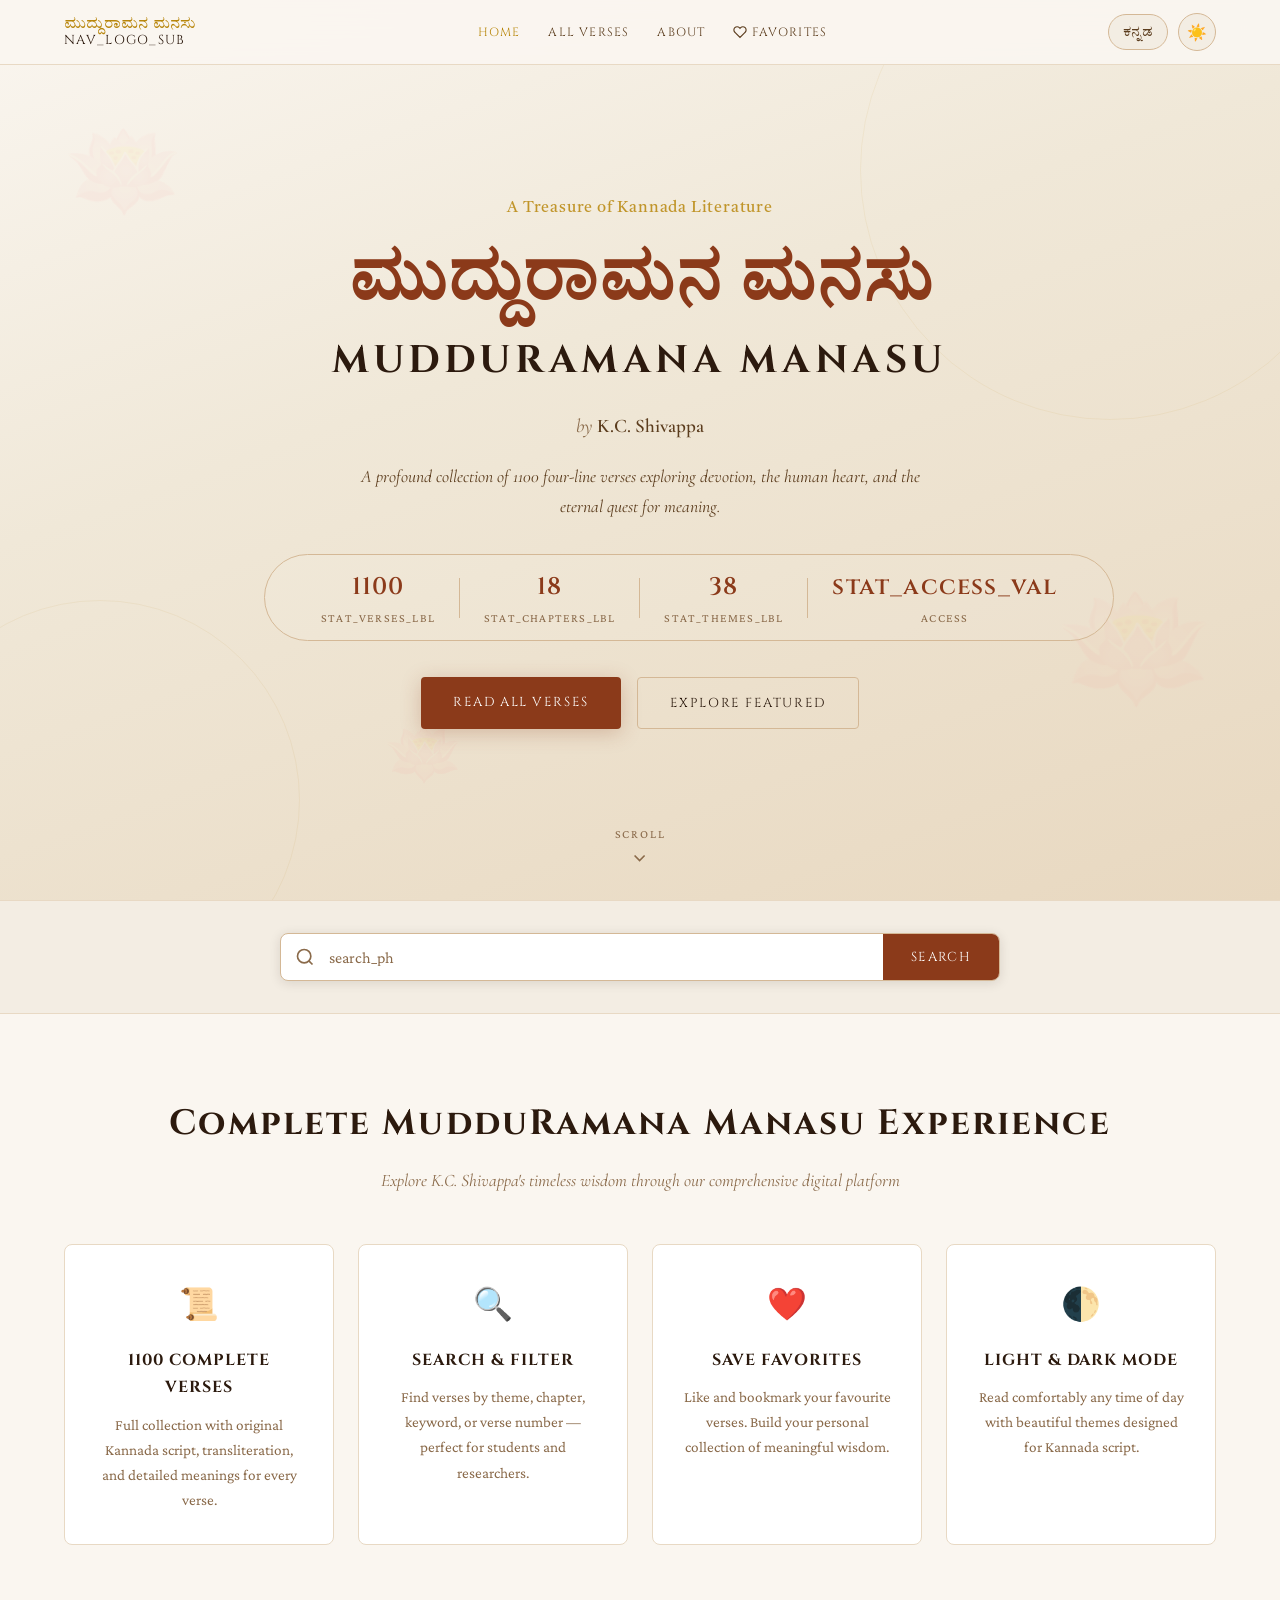
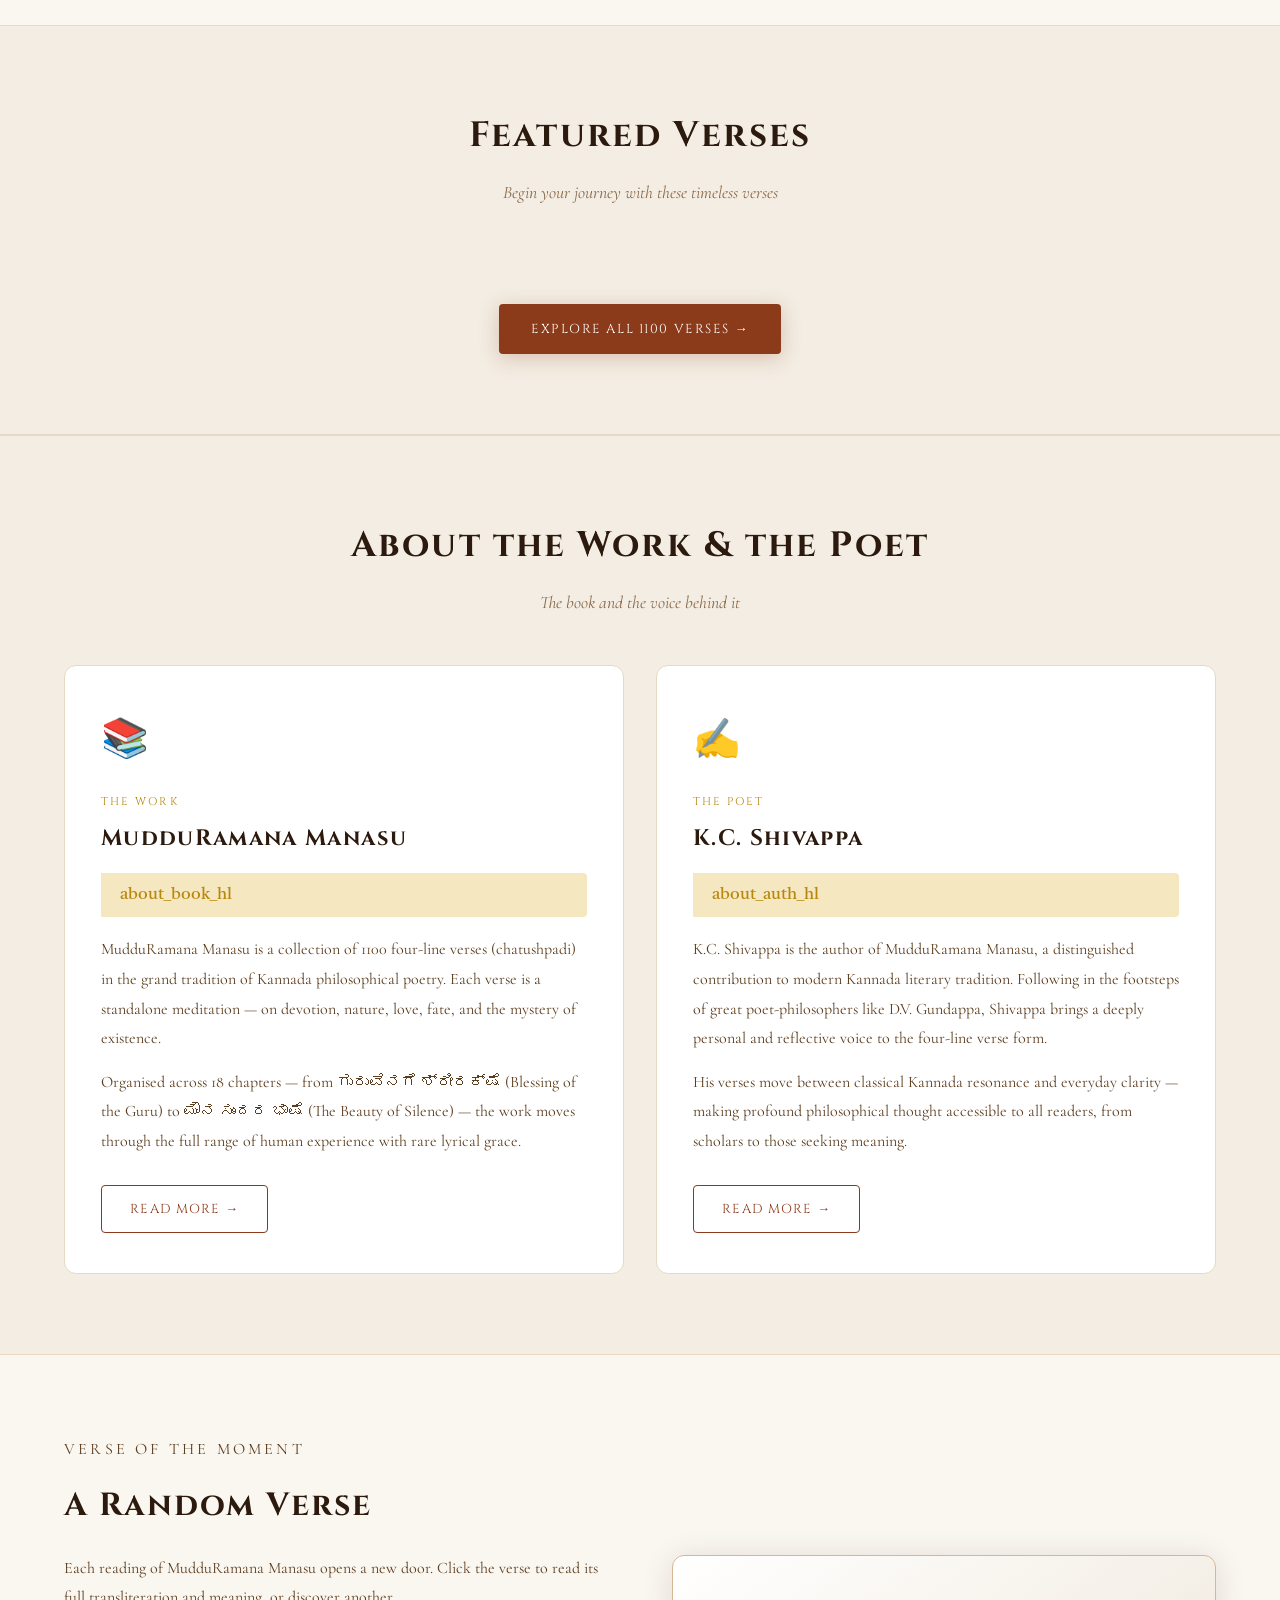
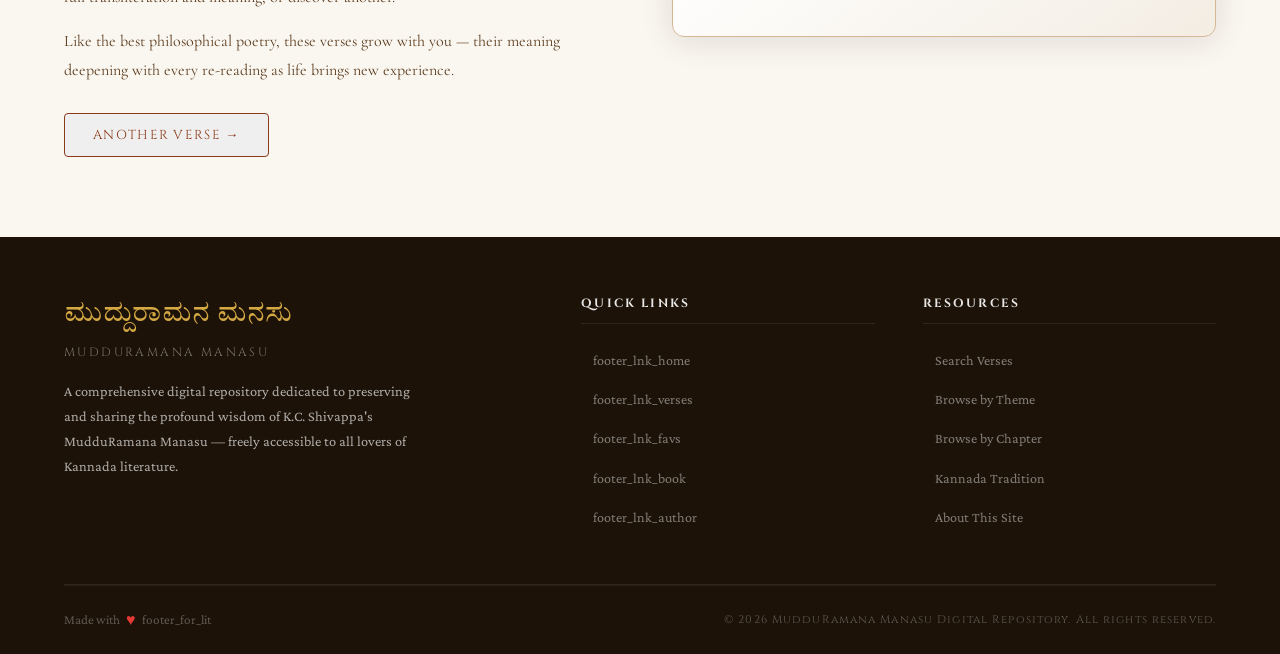
==== commit a068f827: "Update index.html" ====
--- a/index.html
+++ b/index.html
@@ -1,46 +1,48 @@
 <!DOCTYPE html>
-<html lang="en" data-theme="light">
+<html lang="en" data-theme="light" data-lang="en">
 <head>
-  <meta charset="UTF-8" />
-  <meta name="viewport" content="width=device-width, initial-scale=1.0" />
-  <title>MudduRamana Manasu - Complete 1100 Verses | K.C. Shivappa</title>
-  <meta name="description" content="Discover all 1100 verses of MudduRamana Manasu by K.C. Shivappa. Free online repository of Kannada literature." />
-  <link rel="preconnect" href="https://fonts.googleapis.com" />
-  <link rel="preconnect" href="https://fonts.gstatic.com" crossorigin />
-  <link href="https://fonts.googleapis.com/css2?family=Tiro+Kannada:ital@0;1&family=Cormorant+Garamond:ital,wght@0,300;0,400;0,600;1,300;1,400&family=Cinzel:wght@400;600;700&family=Crimson+Pro:ital,wght@0,300;0,400;1,300;1,400&display=swap" rel="stylesheet" />
-  <link rel="stylesheet" href="styles.css" />
+  <meta charset="UTF-8"/>
+  <meta name="viewport" content="width=device-width, initial-scale=1.0"/>
+  <title>MudduRamana Manasu – Complete 1100 Verses | K.C. Shivappa</title>
+  <meta name="description" content="Discover all 1100 verses of MudduRamana Manasu by K.C. Shivappa. Free online Kannada literature repository."/>
+  <link rel="preconnect" href="https://fonts.googleapis.com"/>
+  <link rel="preconnect" href="https://fonts.gstatic.com" crossorigin/>
+  <link href="https://fonts.googleapis.com/css2?family=Tiro+Kannada:ital@0;1&family=Cormorant+Garamond:ital,wght@0,300;0,400;0,600;1,300;1,400&family=Cinzel:wght@400;600;700&family=Crimson+Pro:ital,wght@0,300;0,400;1,300;1,400&display=swap" rel="stylesheet"/>
+  <link rel="stylesheet" href="styles.css"/>
 </head>
 <body>
 
+<!-- ── NAV ─────────────────────────────────────────────── -->
 <nav class="nav" id="mainNav">
   <div class="nav-inner">
     <a href="index.html" class="nav-logo">
       <span class="nav-logo-kn">ಮುದ್ದುರಾಮನ ಮನಸು</span>
-      <span class="nav-logo-en">MudduRamana Manasu</span>
+      <span class="nav-logo-en" data-i18n="nav_logo_sub">MudduRamana Manasu</span>
     </a>
     <div class="nav-links">
-      <a href="index.html" class="nav-link active">Home</a>
-      <a href="verses.html" class="nav-link">All Verses</a>
-      <a href="about.html" class="nav-link">About</a>
+      <a href="index.html"    class="nav-link active" data-i18n="nav_home">Home</a>
+      <a href="verses.html"   class="nav-link"        data-i18n="nav_verses">All Verses</a>
+      <a href="about.html"    class="nav-link"        data-i18n="nav_about">About</a>
       <a href="favorites.html" class="nav-link">
         <svg width="14" height="14" viewBox="0 0 24 24" fill="none" stroke="currentColor" stroke-width="2"><path d="M20.84 4.61a5.5 5.5 0 0 0-7.78 0L12 5.67l-1.06-1.06a5.5 5.5 0 0 0-7.78 7.78l1.06 1.06L12 21.23l7.78-7.78 1.06-1.06a5.5 5.5 0 0 0 0-7.78z"></path></svg>
-        Favorites
+        <span data-i18n="nav_favorites">Favorites</span>
       </a>
     </div>
     <div class="nav-right">
-      <button class="lang-toggle" id="langToggle" aria-label="Switch language" title="Switch to Kannada">ಕನ್ನಡ</button>
+      <button class="lang-toggle" id="langToggle" aria-label="Switch language">ಕನ್ನಡ</button>
       <button class="theme-toggle" id="themeToggle" aria-label="Toggle theme">☀️</button>
       <button class="nav-burger" id="navBurger" aria-label="Menu"><span></span><span></span><span></span></button>
     </div>
   </div>
   <div class="nav-mobile" id="navMobile">
-    <a href="index.html" data-i18n="nav_home">Home</a>
-    <a href="verses.html" data-i18n="nav_verses">All Verses</a>
-    <a href="about.html" data-i18n="nav_about">About</a>
+    <a href="index.html"     data-i18n="nav_home">Home</a>
+    <a href="verses.html"    data-i18n="nav_verses">All Verses</a>
+    <a href="about.html"     data-i18n="nav_about">About</a>
     <a href="favorites.html" data-i18n="nav_favorites">Favorites</a>
   </div>
 </nav>
 
+<!-- ── HERO ────────────────────────────────────────────── -->
 <section class="hero">
   <div class="hero-bg">
     <div class="hero-lotus hero-lotus-1">🪷</div>
@@ -48,76 +50,63 @@
     <div class="hero-lotus hero-lotus-3">🪷</div>
   </div>
   <div class="hero-content">
-    <p class="hero-subtitle-top" data-i18n="hero_subtitle">ಕನ್ನಡ ಸಾಹಿತ್ಯದ ಅಮೂಲ್ಯ ರತ್ನ</p>
+    <p class="hero-subtitle-top" data-i18n="hero_subtitle">A Treasure of Kannada Literature</p>
     <h1 class="hero-title">
       <span class="hero-title-kn">ಮುದ್ದುರಾಮನ ಮನಸು</span>
       <span class="hero-title-en" data-i18n="hero_title_en">MudduRamana Manasu</span>
     </h1>
-    <p class="hero-author">by <strong>K.C. Shivappa</strong></p>
+    <p class="hero-author"><span data-i18n="hero_author_pre">by</span> <strong>K.C. Shivappa</strong></p>
     <p class="hero-desc" data-i18n="hero_desc">A profound collection of 1100 four-line verses exploring devotion, the human heart, and the eternal quest for meaning.</p>
     <div class="hero-stats">
-      <div class="hero-stat"><span class="hero-stat-num">1100</span><span class="hero-stat-label" data-i18n="stat_verses">Verses</span></div>
+      <div class="hero-stat"><span class="hero-stat-num">1100</span><span class="hero-stat-label" data-i18n="stat_verses_lbl">Verses</span></div>
       <div class="hero-stat-divider"></div>
-      <div class="hero-stat"><span class="hero-stat-num">18</span><span class="hero-stat-label" data-i18n="stat_chapters">Chapters</span></div>
+      <div class="hero-stat"><span class="hero-stat-num">18</span><span class="hero-stat-label" data-i18n="stat_chapters_lbl">Chapters</span></div>
       <div class="hero-stat-divider"></div>
-      <div class="hero-stat"><span class="hero-stat-num">38</span><span class="hero-stat-label" data-i18n="stat_themes">Themes</span></div>
+      <div class="hero-stat"><span class="hero-stat-num">38</span><span class="hero-stat-label" data-i18n="stat_themes_lbl">Themes</span></div>
       <div class="hero-stat-divider"></div>
-      <div class="hero-stat"><span class="hero-stat-num" data-i18n="stat_access">Free</span><span class="hero-stat-label" data-i18n="stat_access_lbl">Access</span></div>
+      <div class="hero-stat"><span class="hero-stat-num" data-i18n="stat_access_val">Free</span><span class="hero-stat-label" data-i18n="stat_access_lbl">Access</span></div>
     </div>
     <div class="hero-cta">
-      <a href="verses.html" class="btn-primary" data-i18n="cta_read">Read All Verses</a>
-      <a href="#featured" class="btn-secondary" data-i18n="cta_explore">Explore Featured</a>
+      <a href="verses.html" class="btn-primary"   data-i18n="cta_read">Read All Verses</a>
+      <a href="#featured"   class="btn-secondary" data-i18n="cta_explore">Explore Featured</a>
     </div>
   </div>
   <div class="hero-scroll-hint">
-    <span>Scroll</span>
+    <span data-i18n="scroll_hint">Scroll</span>
     <svg width="20" height="20" viewBox="0 0 24 24" fill="none" stroke="currentColor" stroke-width="2"><polyline points="6 9 12 15 18 9"></polyline></svg>
   </div>
 </section>
 
+<!-- ── SEARCH ───────────────────────────────────────────── -->
 <section class="search-section">
   <div class="container">
     <div class="search-box">
       <svg class="search-icon" width="20" height="20" viewBox="0 0 24 24" fill="none" stroke="currentColor" stroke-width="2"><circle cx="11" cy="11" r="8"></circle><line x1="21" y1="21" x2="16.65" y2="16.65"></line></svg>
-      <input type="text" id="heroSearch" class="search-input" data-i18n="search_placeholder" data-i18n-attr="placeholder" placeholder="Search verses by keyword, theme, or verse number..." />
+      <input type="text" id="heroSearch" class="search-input" data-i18n="search_ph" data-i18n-attr="placeholder" placeholder="Search verses by keyword, theme, or verse number…"/>
       <button class="search-btn" onclick="doSearch()" data-i18n="search_btn">Search</button>
     </div>
   </div>
 </section>
 
+<!-- ── FEATURES ─────────────────────────────────────────── -->
 <section class="features-section">
   <div class="container">
-    <h2 class="section-title" data-i18n="features_title">Complete MudduRamana Manasu Experience</h2>
-    <p class="section-subtitle" data-i18n="features_subtitle">Explore K.C. Shivappa's timeless wisdom through our comprehensive digital platform</p>
+    <h2 class="section-title"    data-i18n="features_title">Complete MudduRamana Manasu Experience</h2>
+    <p  class="section-subtitle" data-i18n="features_subtitle">Explore K.C. Shivappa's timeless wisdom through our comprehensive digital platform</p>
     <div class="features-grid">
-      <div class="feature-card">
-        <div class="feature-icon">📜</div>
-        <h3 data-i18n="feat1_title">1100 Complete Verses</h3>
-        <p>Full collection with original Kannada script, transliteration, and detailed meanings for every verse.</p>
-      </div>
-      <div class="feature-card">
-        <div class="feature-icon">🔍</div>
-        <h3 data-i18n="feat2_title">Search &amp; Filter</h3>
-        <p>Find verses by theme, chapter, keyword, or verse number — perfect for students and researchers.</p>
-      </div>
-      <div class="feature-card">
-        <div class="feature-icon">❤️</div>
-        <h3 data-i18n="feat3_title">Save Favorites</h3>
-        <p>Like and bookmark your favourite verses. Build your personal collection of meaningful wisdom.</p>
-      </div>
-      <div class="feature-card">
-        <div class="feature-icon">🌓</div>
-        <h3 data-i18n="feat4_title">Light &amp; Dark Mode</h3>
-        <p>Read comfortably any time of day with beautiful themes designed for Kannada script.</p>
-      </div>
-    </div>
-  </div>
-</section>
-
+      <div class="feature-card"><div class="feature-icon">📜</div><h3 data-i18n="feat1_title">1100 Complete Verses</h3><p data-i18n="feat1_desc">Full collection with original Kannada script, transliteration, and detailed meanings for every verse.</p></div>
+      <div class="feature-card"><div class="feature-icon">🔍</div><h3 data-i18n="feat2_title">Search &amp; Filter</h3><p data-i18n="feat2_desc">Find verses by theme, chapter, keyword, or verse number — perfect for students and researchers.</p></div>
+      <div class="feature-card"><div class="feature-icon">❤️</div><h3 data-i18n="feat3_title">Save Favorites</h3><p data-i18n="feat3_desc">Like and bookmark your favourite verses. Build your personal collection of meaningful wisdom.</p></div>
+      <div class="feature-card"><div class="feature-icon">🌓</div><h3 data-i18n="feat4_title">Light &amp; Dark Mode</h3><p data-i18n="feat4_desc">Read comfortably any time of day with beautiful themes designed for Kannada script.</p></div>
+    </div>
+  </div>
+</section>
+
+<!-- ── FEATURED VERSES ──────────────────────────────────── -->
 <section class="featured-section" id="featured">
   <div class="container">
-    <h2 class="section-title" data-i18n="featured_title">Featured Verses</h2>
-    <p class="section-subtitle" data-i18n="featured_subtitle">Begin your journey with these timeless verses</p>
+    <h2 class="section-title"    data-i18n="featured_title">Featured Verses</h2>
+    <p  class="section-subtitle" data-i18n="featured_subtitle">Begin your journey with these timeless verses</p>
     <div class="verses-grid" id="featuredGrid"></div>
     <div class="featured-cta">
       <a href="verses.html" class="btn-primary" data-i18n="featured_cta">Explore All 1100 Verses →</a>
@@ -125,43 +114,46 @@
   </div>
 </section>
 
-<!-- ABOUT DUO SECTION -->
+<!-- ── ABOUT DUO ─────────────────────────────────────────── -->
 <section class="about-duo-section">
   <div class="container">
-    <h2 class="section-title" data-i18n="about_duo_title">About the Work &amp; the Poet</h2>
-    <p class="section-subtitle" data-i18n="about_duo_subtitle">The book and the voice behind it</p>
+    <h2 class="section-title"    data-i18n="about_duo_title">About the Work &amp; the Poet</h2>
+    <p  class="section-subtitle" data-i18n="about_duo_subtitle">The book and the voice behind it</p>
     <div class="about-duo-grid">
+
       <div class="about-duo-card">
         <div class="about-duo-card-icon">📚</div>
-        <div class="about-duo-card-label">The Work</div>
-        <h3>MudduRamana Manasu</h3>
-        <span class="highlight-line">ಮುದ್ದುರಾಮನ ಮನಸು — The Heart of Beloved Rama</span>
-        <p>MudduRamana Manasu is a collection of 1100 four-line verses (chatushpadi) in the grand tradition of Kannada philosophical poetry. Each verse is a standalone meditation — on devotion, nature, love, fate, and the mystery of existence.</p>
-        <p>Organised across 18 chapters — from <em>ಗುರುವೆನಗೆ ಶ್ರೀರಕ್ಷೆ</em> (Blessing of the Guru) to <em>ಮೌನ ಸುಂದರ ಭಾಷೆ</em> (The Beauty of Silence) — the work moves through the full range of human experience with rare lyrical grace.</p>
-        <a href="about.html#book" class="btn-outline">Read More →</a>
-      </div>
+        <div class="about-duo-card-label" data-i18n="about_book_label">The Work</div>
+        <h3 data-i18n="about_book_title">MudduRamana Manasu</h3>
+        <span class="highlight-line" data-i18n="about_book_hl">ಮುದ್ದುರಾಮನ ಮನಸು — The Heart of Beloved Rama</span>
+        <p data-i18n="about_book_p1">MudduRamana Manasu is a collection of 1100 four-line verses in the grand tradition of Kannada philosophical poetry.</p>
+        <p data-i18n="about_book_p2">Organised across 18 chapters from ಗುರುವೆನಗೆ ಶ್ರೀರಕ್ಷೆ to ಮೌನ ಸುಂದರ ಭಾಷೆ, the work moves through the full range of human experience.</p>
+        <a href="about.html#book" class="btn-outline" data-i18n="about_book_more">Read More →</a>
+      </div>
+
       <div class="about-duo-card">
         <div class="about-duo-card-icon">✍️</div>
-        <div class="about-duo-card-label">The Poet</div>
-        <h3>K.C. Shivappa</h3>
-        <span class="highlight-line">ಕೆ.ಸಿ. ಶಿವಪ್ಪ — Poet, Philosopher, Kannada Voice</span>
-        <p>K.C. Shivappa is the author of MudduRamana Manasu, a distinguished contribution to modern Kannada literary tradition. Following in the footsteps of great poet-philosophers like D.V. Gundappa, Shivappa brings a deeply personal and reflective voice to the four-line verse form.</p>
-        <p>His verses move between classical Kannada resonance and everyday clarity — making profound philosophical thought accessible to all readers, from scholars to the common person seeking meaning.</p>
-        <a href="about.html#author" class="btn-outline">Read More →</a>
-      </div>
-    </div>
-  </div>
-</section>
-
-<!-- RANDOM VERSE SPOTLIGHT -->
+        <div class="about-duo-card-label" data-i18n="about_auth_label">The Poet</div>
+        <h3 data-i18n="about_auth_title">K.C. Shivappa</h3>
+        <span class="highlight-line" data-i18n="about_auth_hl">ಕೆ.ಸಿ. ಶಿವಪ್ಪ — Poet, Philosopher, Kannada Voice</span>
+        <p data-i18n="about_auth_p1">K.C. Shivappa is the author of MudduRamana Manasu, a distinguished contribution to modern Kannada literary tradition.</p>
+        <p data-i18n="about_auth_p2">His verses move between classical Kannada resonance and everyday clarity — making profound thought accessible to all.</p>
+        <a href="about.html#author" class="btn-outline" data-i18n="about_auth_more">Read More →</a>
+      </div>
+
+    </div>
+  </div>
+</section>
+
+<!-- ── RANDOM VERSE ──────────────────────────────────────── -->
 <section class="about-snippet">
   <div class="container">
     <div class="about-snippet-inner">
       <div class="about-snippet-text">
-        <p class="about-label" data-i18n="rand_label">Verse of the Moment</p>
+        <p class="about-label"  data-i18n="rand_label">Verse of the Moment</p>
         <h2 data-i18n="rand_title">A Random Verse</h2>
-        <p>Each reading of MudduRamana Manasu opens a new door. Click the verse to read its full transliteration and meaning, or discover another.</p>
-        <p>Like the best philosophical poetry, these verses grow with you — their meaning deepening with every re-reading as life brings new experience.</p>
+        <p data-i18n="rand_p1">Each reading of MudduRamana Manasu opens a new door. Click the verse to read its full transliteration and meaning.</p>
+        <p data-i18n="rand_p2">Like the best philosophical poetry, these verses grow with you — their meaning deepening with every re-reading.</p>
         <button class="btn-outline" onclick="renderRandomVerse()" data-i18n="rand_btn">Another Verse →</button>
       </div>
       <div class="about-snippet-verse">
@@ -171,42 +163,43 @@
   </div>
 </section>
 
-<!-- FOOTER -->
+<!-- ── FOOTER ────────────────────────────────────────────── -->
 <footer class="footer">
   <div class="container">
     <div class="footer-top">
       <div class="footer-brand">
         <span class="footer-brand-logo">ಮುದ್ದುರಾಮನ ಮನಸು</span>
         <span class="footer-brand-logo-en">MudduRamana Manasu</span>
-        <p data-i18n="footer_brand_desc">A comprehensive digital repository dedicated to preserving and sharing the profound wisdom of K.C. Shivappa's MudduRamana Manasu — freely accessible to all lovers of Kannada literature.</p>
+        <p data-i18n="footer_brand_desc">A comprehensive digital repository dedicated to preserving and sharing the profound wisdom of K.C. Shivappa's MudduRamana Manasu.</p>
       </div>
       <div class="footer-col">
         <h4 data-i18n="footer_quick_links">Quick Links</h4>
-        <a href="index.html" data-i18n="footer_link_home">Home</a>
-        <a href="verses.html" data-i18n="footer_link_verses">All Verses</a>
-        <a href="favorites.html" data-i18n="footer_link_favs">My Favorites</a>
-        <a href="about.html" data-i18n="footer_link_book">About the Book</a>
-        <a href="about.html#author" data-i18n="footer_link_author">About K.C. Shivappa</a>
+        <a href="index.html"        data-i18n="footer_lnk_home">Home</a>
+        <a href="verses.html"       data-i18n="footer_lnk_verses">All Verses</a>
+        <a href="favorites.html"    data-i18n="footer_lnk_favs">My Favorites</a>
+        <a href="about.html"        data-i18n="footer_lnk_book">About the Book</a>
+        <a href="about.html#author" data-i18n="footer_lnk_author">About K.C. Shivappa</a>
       </div>
       <div class="footer-col">
         <h4 data-i18n="footer_resources">Resources</h4>
-        <a href="verses.html" data-i18n="footer_res_search">Search Verses</a>
-        <a href="verses.html" data-i18n="footer_res_theme">Browse by Theme</a>
-        <a href="verses.html" data-i18n="footer_res_chapter">Browse by Chapter</a>
+        <a href="verses.html"          data-i18n="footer_res_search">Search Verses</a>
+        <a href="verses.html"          data-i18n="footer_res_theme">Browse by Theme</a>
+        <a href="verses.html"          data-i18n="footer_res_chapter">Browse by Chapter</a>
         <a href="about.html#tradition" data-i18n="footer_res_trad">Kannada Tradition</a>
         <a href="about.html#repository" data-i18n="footer_res_site">About This Site</a>
       </div>
     </div>
-    <hr class="footer-divider" />
+    <hr class="footer-divider"/>
     <div class="footer-bottom">
       <div class="footer-bottom-left">
-        <span data-i18n="footer_made_with">Made with</span> <span class="footer-heart">♥</span> <span data-i18n="footer_for">for Kannada literature</span>
+        <span data-i18n="footer_made_with">Made with</span> <span class="footer-heart">♥</span> <span data-i18n="footer_for_lit">for Kannada literature</span>
       </div>
       <div class="footer-bottom-right" data-i18n="footer_copy">© 2026 MudduRamana Manasu Digital Repository. All rights reserved.</div>
     </div>
   </div>
 </footer>
 
+<!-- ── MODAL ─────────────────────────────────────────────── -->
 <div class="modal-overlay" id="modalOverlay" onclick="closeModal(event)">
   <div class="modal" id="verseModal">
     <button class="modal-close" onclick="closeModalDirect()">&times;</button>
@@ -220,6 +213,6 @@
 
 <script src="data.js"></script>
 <script src="i18n.js"></script>
-  <script src="app.js"></script>
+<script src="app.js"></script>
 </body>
 </html>
